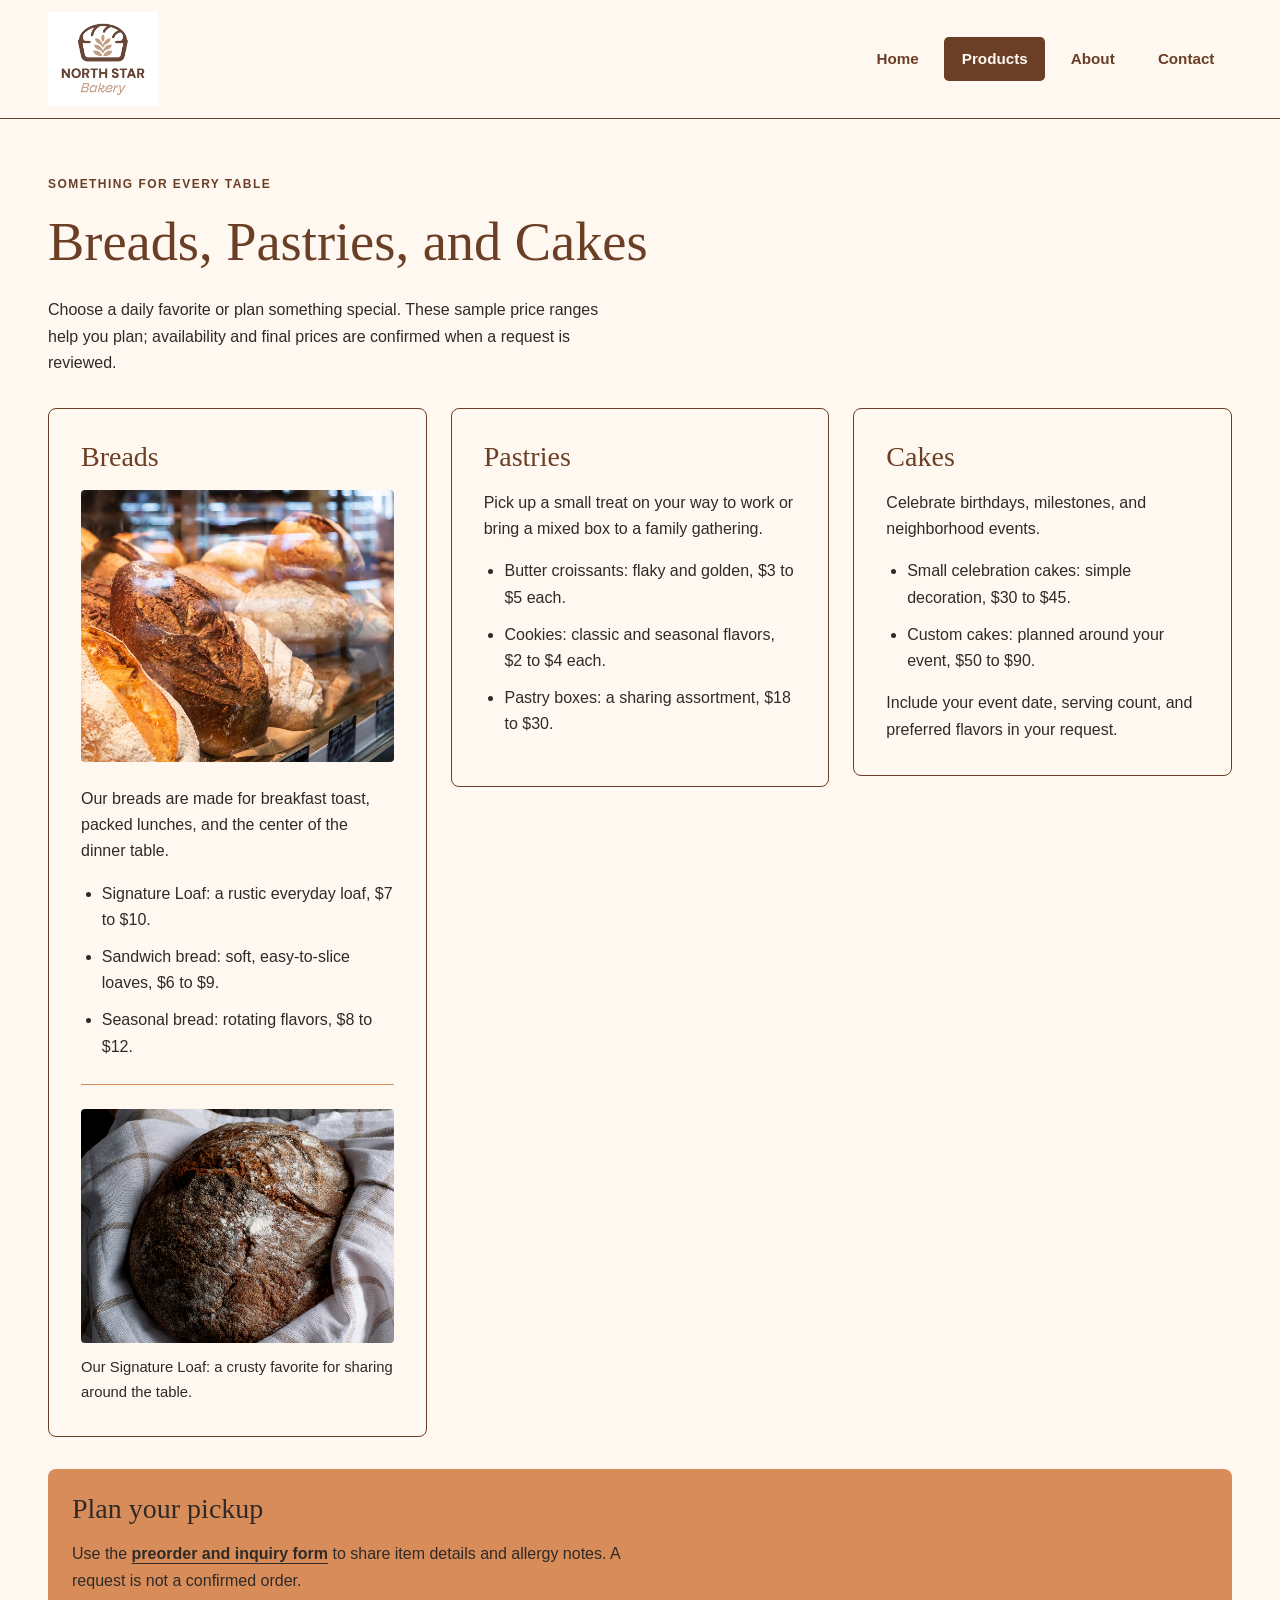
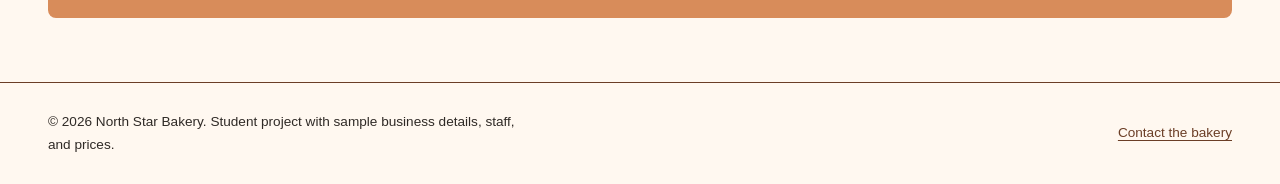
==== products.html @ 1844963b "Add responsive North Star Bakery website for Touchstone 3" ====
<!DOCTYPE html>
<html lang="en">
<head>
  <meta charset="UTF-8">
  <meta name="viewport" content="width=device-width, initial-scale=1">
  <title>Products | North Star Bakery</title>
  <link rel="stylesheet" href="styles.css">
</head>
<body class="page-products">
  <a class="skip-link" href="#main-content">Skip to main content</a>
  <header class="site-header">
    <div class="header-inner">
    <a class="brand" href="index.html" aria-label="North Star Bakery home">
      <img src="media/bakery-logo_c.png" alt="North Star Bakery" width="150">
    </a>
    <nav aria-label="Main navigation">
      <ul>
        <li><a href="index.html">Home</a></li>
        <li><a href="products.html" aria-current="page">Products</a></li>
        <li><a href="about.html">About</a></li>
        <li><a href="contact.html">Contact</a></li>
      </ul>
    </nav>
    </div>
  </header>
  <main id="main-content" class="container" tabindex="-1">
    <p class="eyebrow">Something for every table</p>
    <h1>Breads, Pastries, and Cakes</h1>
    <p>Choose a daily favorite or plan something special.
      These sample price ranges help you plan; availability and
      final prices are confirmed when a request is reviewed.</p>
    <div class="product-layout">
    <section class="card bread-section">
      <h2>Breads</h2>
      <img src="media/bakery-bread_c.png"
        alt="Crusty round bread loaves behind a glass display"
        width="300">
      <p>Our breads are made for breakfast toast, packed lunches,
        and the center of the dinner table.</p>
      <ul>
        <li>Signature Loaf: a rustic everyday loaf, $7 to $10.</li>
        <li>Sandwich bread: soft, easy-to-slice loaves, $6 to $9.</li>
        <li>Seasonal bread: rotating flavors, $8 to $12.</li>
      </ul>
      <figure class="signature" id="signature-loaf">
        <img src="media/bakery-signature-loaf_c.png"
          alt="Flour-dusted rustic loaf resting on a striped cloth"
          width="300">
        <figcaption>Our Signature Loaf: a crusty favorite for
          sharing around the table.</figcaption>
      </figure>
    </section>
    <section class="card">
      <h2>Pastries</h2>
      <p>Pick up a small treat on your way to work or bring a
        mixed box to a family gathering.</p>
      <ul>
        <li>Butter croissants: flaky and golden, $3 to $5 each.</li>
        <li>Cookies: classic and seasonal flavors, $2 to $4 each.</li>
        <li>Pastry boxes: a sharing assortment, $18 to $30.</li>
      </ul>
    </section>
    <section class="card">
      <h2>Cakes</h2>
      <p>Celebrate birthdays, milestones, and neighborhood events.</p>
      <ul>
        <li>Small celebration cakes: simple decoration, $30 to $45.</li>
        <li>Custom cakes: planned around your event, $50 to $90.</li>
      </ul>
      <p>Include your event date, serving count, and preferred
        flavors in your request.</p>
    </section>
    </div>
    <section class="callout">
      <h2>Plan your pickup</h2>
      <p>Use the <a href="contact.html#request-form">preorder and
        inquiry form</a> to share item details and allergy notes.
        A request is not a confirmed order.</p>
    </section>
  </main>
  <footer class="site-footer">
    <div class="footer-inner">
    <p class="project-note">&copy; 2026 North Star Bakery. Student project with sample
      business details, staff, and prices.</p>
    <p><a href="contact.html">Contact the bakery</a></p>
    </div>
  </footer>
</body>
</html>
---- styles.css ----
/* North Star Bakery | Touchstone 3
   Shared, mobile-first styles. Main palette: four colors.
   Type pair: Georgia (headings) and Arial (body/interface). */
:root {
  --cream: #FFF8F0;
  --brown: #6B3E26;
  --peach: #D88C5A;
  --charcoal: #2F2A26;
  --space-1: 0.5rem;
  --space-2: 1rem;
  --space-3: 1.5rem;
  --space-4: 2rem;
  --space-5: 3rem;
}

* { box-sizing: border-box; }
html { scroll-padding-top: 1rem; }
body {
  margin: 0;
  background: var(--cream);
  color: var(--charcoal);
  font-family: Arial, sans-serif;
  font-size: 1rem;
  line-height: 1.65;
}
img, picture { display: block; max-width: 100%; }
img { height: auto; }
audio { display: block; width: 100%; max-width: 30rem; margin-block: 1.5rem; }
h1, h2, h3 { font-family: Georgia, serif; color: var(--brown); line-height: 1.15; }
h1 { font-size: 2.4rem; font-weight: 400; margin: 0 0 1.5rem; max-width: 23ch; }
h2 { font-size: 1.75rem; font-weight: 400; margin: 0 0 1rem; }
h3 { font-size: 1.2rem; margin: 1.5rem 0 0.5rem; }
p { margin: 0 0 1rem; max-width: 65ch; }
p:last-child { margin-bottom: 0; }
ul { padding-left: 1.3rem; margin: 1rem 0; }
li + li { margin-top: 0.65rem; }
figure { margin: 1.5rem 0 0; }
figcaption { font-size: 0.925rem; margin-top: 0.75rem; }
address { font-style: normal; }
a { color: var(--brown); text-underline-offset: 0.22em; text-decoration-thickness: 1px; }
a:hover { text-decoration-thickness: 3px; }
:focus-visible { outline: 3px solid var(--brown); outline-offset: 5px; }
[id] { scroll-margin-top: 1.5rem; }

.container, .header-inner, .footer-inner {
  width: calc(100% - 2rem);
  max-width: 74rem;
  margin-inline: auto;
}
.container { padding-block: 2.5rem 3rem; }
.site-header { border-bottom: 1px solid var(--brown); }
.header-inner { display: flex; flex-direction: column; align-items: center; gap: 1rem; padding-block: 1rem; }
.brand { display: block; flex-shrink: 0; }
.brand img { width: 100px; }
nav { width: 100%; }
nav ul { display: flex; flex-wrap: wrap; justify-content: center; gap: 0.25rem; list-style: none; padding: 0; margin: 0; }
nav li + li { margin-top: 0; }
nav a { display: block; min-height: 44px; padding: 0.6rem 0.8rem; text-decoration: none; font-size: 0.95rem; font-weight: 700; }
nav a[aria-current="page"] { background: var(--brown); color: var(--cream); border-radius: 0.3rem; }
nav a:hover { box-shadow: inset 0 -3px var(--peach); }
.skip-link { position: absolute; top: 0.5rem; left: 1rem; transform: translateY(-180%); z-index: 10; padding: 0.75rem 1rem; background: var(--cream); }
.skip-link:focus { transform: translateY(0); }
.eyebrow { font-size: 0.75rem; font-weight: 700; text-transform: uppercase; letter-spacing: 0.12em; color: var(--brown); margin-bottom: 1rem; }

.hero { display: flex; flex-direction: column; gap: 2rem; align-items: stretch; margin-bottom: 2.5rem; }
.hero-copy, .hero-image { min-width: 0; }
.hero h2 { font-family: Arial, sans-serif; font-size: 1.05rem; font-weight: 700; margin-bottom: 0.7rem; }
.hero h1 { max-width: 13ch; }
.hero-image img { width: 100%; aspect-ratio: 1 / 1; object-fit: cover; border-radius: 8rem 8rem 0.5rem 0.5rem; }
.actions { display: flex; flex-wrap: wrap; align-items: center; gap: 1rem 1.5rem; margin-top: 1.5rem; }
.button, button {
  display: inline-flex; align-items: center; justify-content: center;
  min-height: 48px; padding: 0.8rem 1.2rem; border: 2px solid var(--brown);
  border-radius: 0.3rem; background: var(--brown); color: var(--cream);
  font-family: Arial, sans-serif; font-size: 1rem; font-weight: 700;
  text-decoration: none; cursor: pointer;
}
.button:hover, button:hover { background: var(--charcoal); border-color: var(--charcoal); text-decoration: none; }
.text-link { display: inline-flex; align-items: center; min-height: 44px; font-weight: 700; }
.home-details, .product-layout, .about-layout, .contact-layout { display: flex; flex-direction: column; gap: 1.5rem; }
.card { min-width: 0; padding: 1.5rem; border: 1px solid var(--brown); border-radius: 0.5rem; }
.home-details .card { border: 0; border-top: 4px solid var(--peach); border-radius: 0; padding: 1.5rem 0; }
.home-details h2 { font-size: 1.55rem; }
.home-details h3 { margin-top: 0; }
.product-layout { margin-top: 2rem; }
.product-layout img, .about-layout img { width: 100%; border-radius: 0.25rem; }
.bread-section > img { max-height: 17rem; object-fit: cover; margin-bottom: 1.5rem; }
.signature { border-top: 1px solid var(--peach); padding-top: 1.5rem; }
.signature img { aspect-ratio: 4 / 3; object-fit: cover; }
.callout { margin-top: 2rem; padding: 1.5rem; background: var(--peach); color: var(--charcoal); border-radius: 0.5rem; }
.callout h2, .callout a { color: var(--charcoal); }
.callout a { font-weight: 700; }
.about-layout .story img { margin-top: 1.5rem; }
.visit-panel { border-top: 4px solid var(--peach); padding-top: 1.5rem; }
.visit-panel h3 { margin-top: 2rem; }
.form-note { padding-left: 1rem; border-left: 4px solid var(--peach); font-size: 0.925rem; }
form { margin-top: 1.5rem; }
fieldset { min-width: 0; padding: 1rem; border: 1px solid var(--brown); margin: 0 0 1.5rem; border-radius: 0.25rem; }
legend { color: var(--brown); padding-inline: 0.4rem; font-weight: 700; }
label { display: block; margin-bottom: 0.45rem; font-weight: 700; font-size: 0.95rem; }
input, select, textarea {
  display: block; width: 100%; min-width: 0; max-width: 100%; min-height: 46px;
  padding: 0.65rem; background: var(--cream); color: var(--charcoal);
  border: 1px solid var(--brown); border-radius: 0.2rem;
  font-family: Arial, sans-serif; font-size: 1rem; line-height: 1.4;
}
textarea { resize: vertical; }
.field-help { display: block; font-size: 0.875rem; line-height: 1.5; margin-top: 0.5rem; }
.contact-fields { display: flex; flex-direction: column; gap: 1rem; }
.contact-fields p { margin: 0; min-width: 0; }
.site-footer { border-top: 1px solid var(--brown); }
.footer-inner { display: flex; flex-direction: column; gap: 1rem; padding-block: 1.75rem; font-size: 0.85rem; }
.footer-inner p { margin: 0; }
.footer-inner a { display: inline-block; padding-block: 0.5rem; }

/* At 768px and up, use horizontal Flexbox layouts and wider spacing. */
@media (min-width: 48rem) {
  .container, .header-inner, .footer-inner { width: calc(100% - 4rem); }
  .header-inner { flex-direction: row; justify-content: space-between; padding-block: 0.75rem; }
  .brand img { width: 110px; }
  nav { width: auto; }
  nav ul { gap: 0.5rem; }
  nav a { padding-inline: 1.1rem; }
  .container { padding-block: 3.5rem 4rem; }
  h1 { font-size: 3.4rem; }
  .hero { flex-direction: row; gap: 3rem; align-items: center; margin-bottom: 3.5rem; }
  .hero-copy { flex: 1 1 48%; }
  .hero-image { flex: 1 1 52%; }
  .hero-image img { aspect-ratio: 6 / 5; border-radius: 11rem 11rem 0.5rem 0.5rem; }
  .home-details { flex-direction: row; flex-wrap: wrap; gap: 2rem; }
  .home-details .card { flex: 1 1 14rem; }
  .product-layout, .about-layout { flex-direction: row; flex-wrap: wrap; align-items: flex-start; }
  .product-layout > .card { flex: 1 1 15rem; }
  .about-layout > .card { flex: 1 1 calc(50% - 0.75rem); }
  .contact-layout { flex-direction: row; align-items: flex-start; gap: 2.5rem; }
  .visit-panel { flex: 1 1 30%; }
  .request-panel { flex: 1 1 70%; }
  .contact-fields { flex-direction: row; flex-wrap: wrap; }
  .contact-fields p { flex: 1 1 12rem; }
  .footer-inner { flex-direction: row; justify-content: space-between; align-items: center; }
}

@media (min-width: 70rem) {
  .hero h1 { font-size: 4.4rem; }
  .hero { gap: 4rem; }
  .card { padding: 2rem; }
}
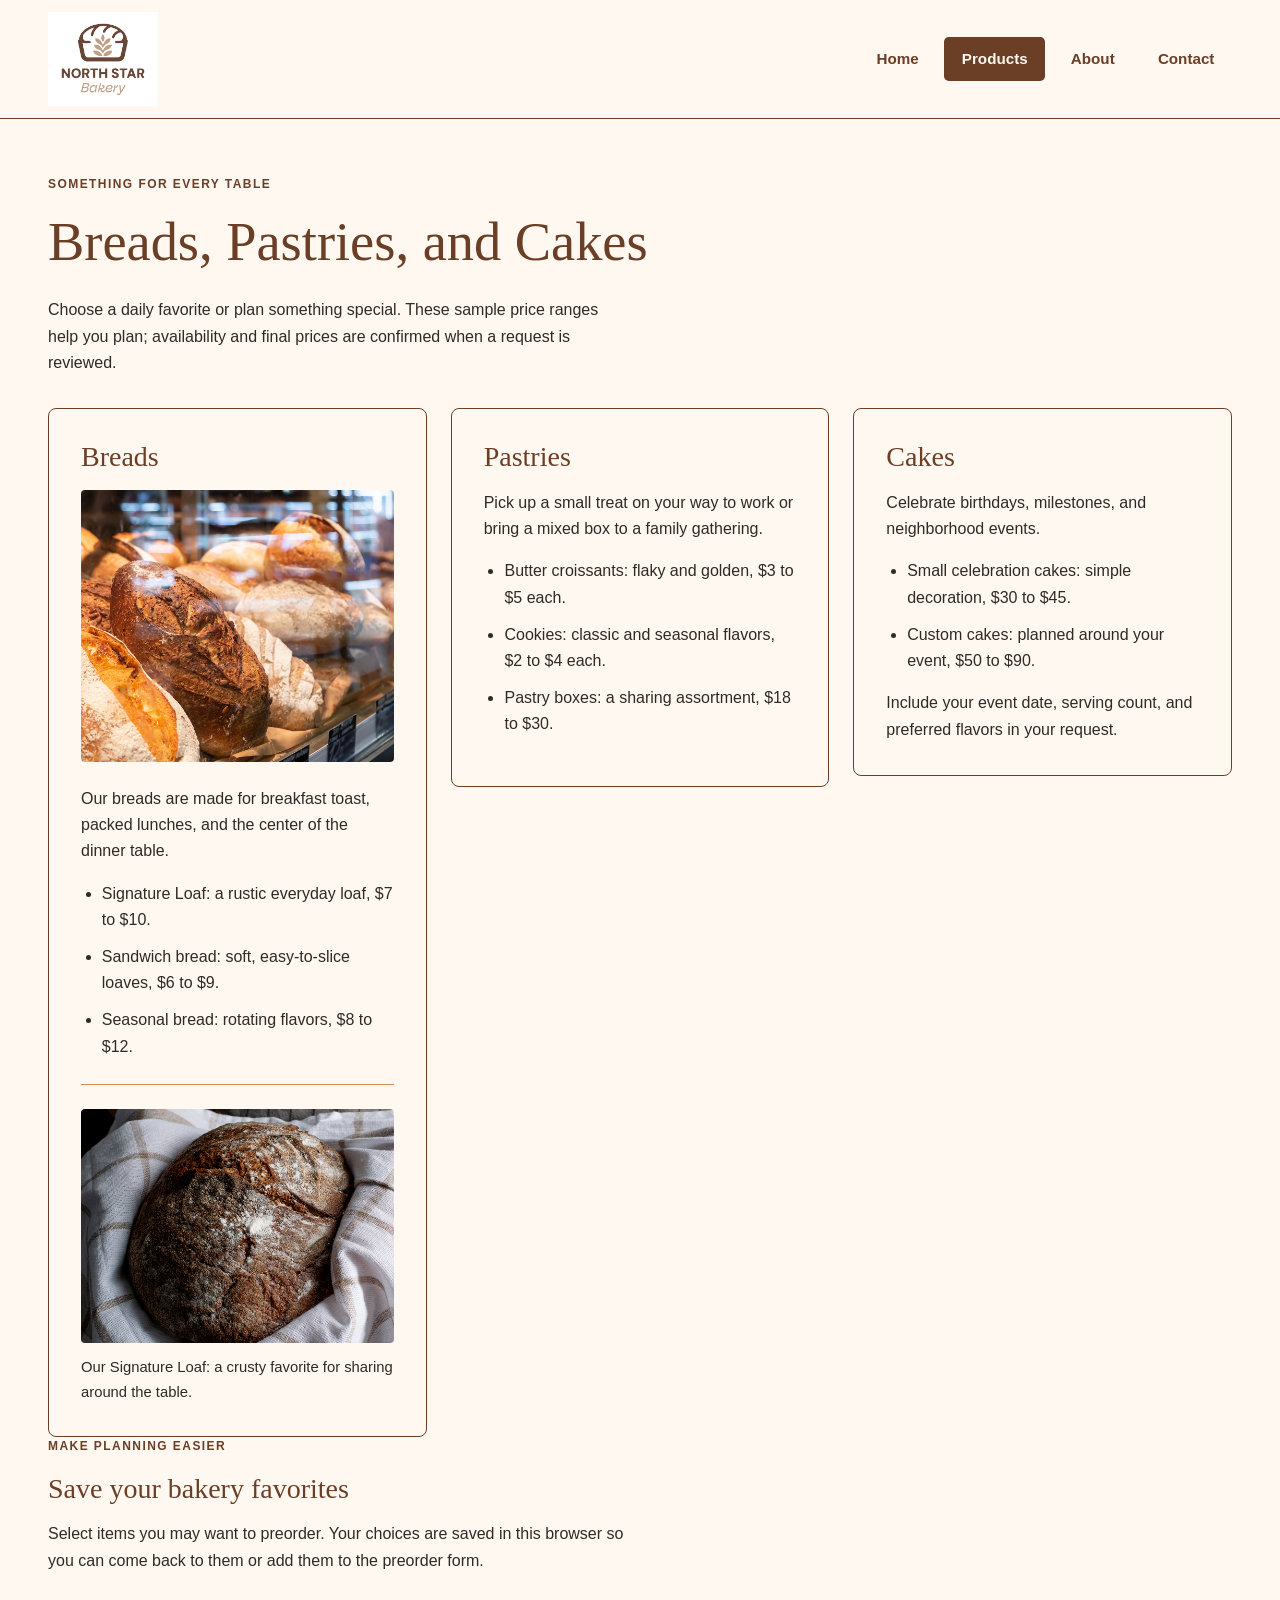
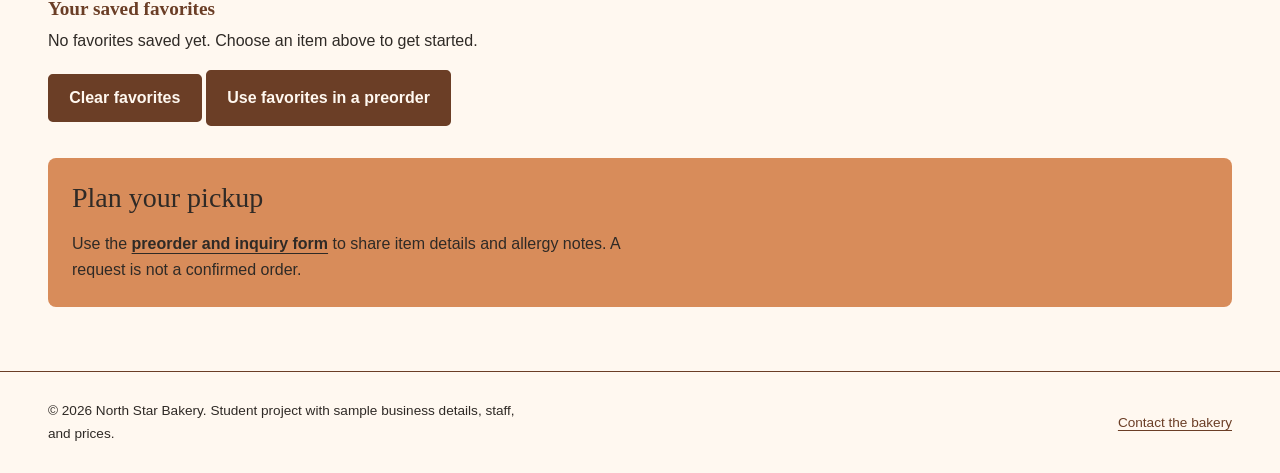
==== commit 8f0c20b2: "Add Touchstone 4 bakery favorites feature" ====
--- a/products.html
+++ b/products.html
@@ -71,6 +71,23 @@
         flavors in your request.</p>
     </section>
     </div>
+    <section class="favorites-panel" id="favorites" aria-labelledby="favorites-heading">
+      <p class="eyebrow">Make planning easier</p>
+      <h2 id="favorites-heading">Save your bakery favorites</h2>
+      <p>Select items you may want to preorder. Your choices are saved in this browser so you can come back to them or add them to the preorder form.</p>
+      <div class="favorite-options" id="favorite-options" aria-live="polite"></div>
+      <div class="saved-favorites">
+        <h3>Your saved favorites</h3>
+        <p id="favorites-empty">No favorites saved yet. Choose an item above to get started.</p>
+        <ul id="favorite-list" class="favorite-list"></ul>
+        <p id="favorites-status" class="field-help" aria-live="polite"></p>
+        <div class="favorites-actions">
+          <button type="button" id="clear-favorites" class="secondary-button">Clear favorites</button>
+          <a class="button" href="contact.html#request-form">Use favorites in a preorder</a>
+        </div>
+      </div>
+    </section>
+
     <section class="callout">
       <h2>Plan your pickup</h2>
       <p>Use the <a href="contact.html#request-form">preorder and
@@ -85,5 +102,6 @@
     <p><a href="contact.html">Contact the bakery</a></p>
     </div>
   </footer>
+  <script src="script.js" defer></script>
 </body>
 </html>
